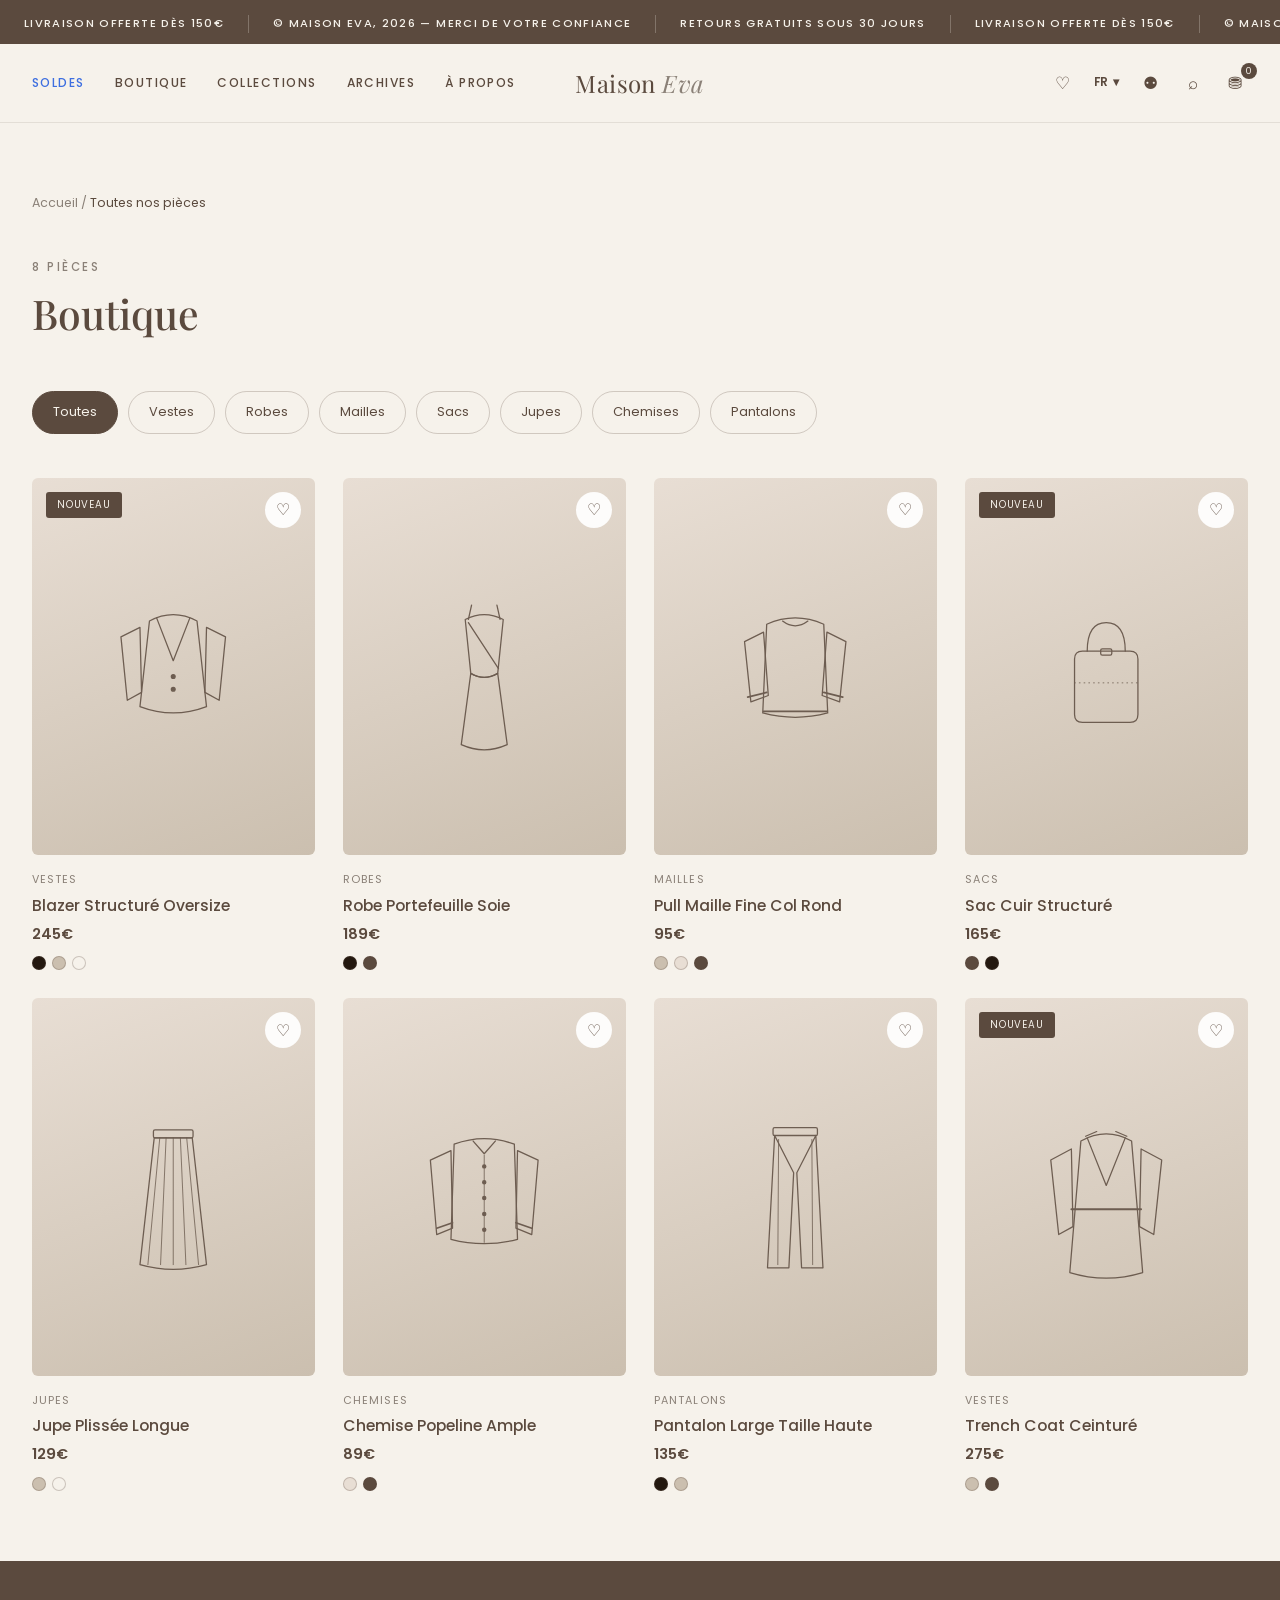
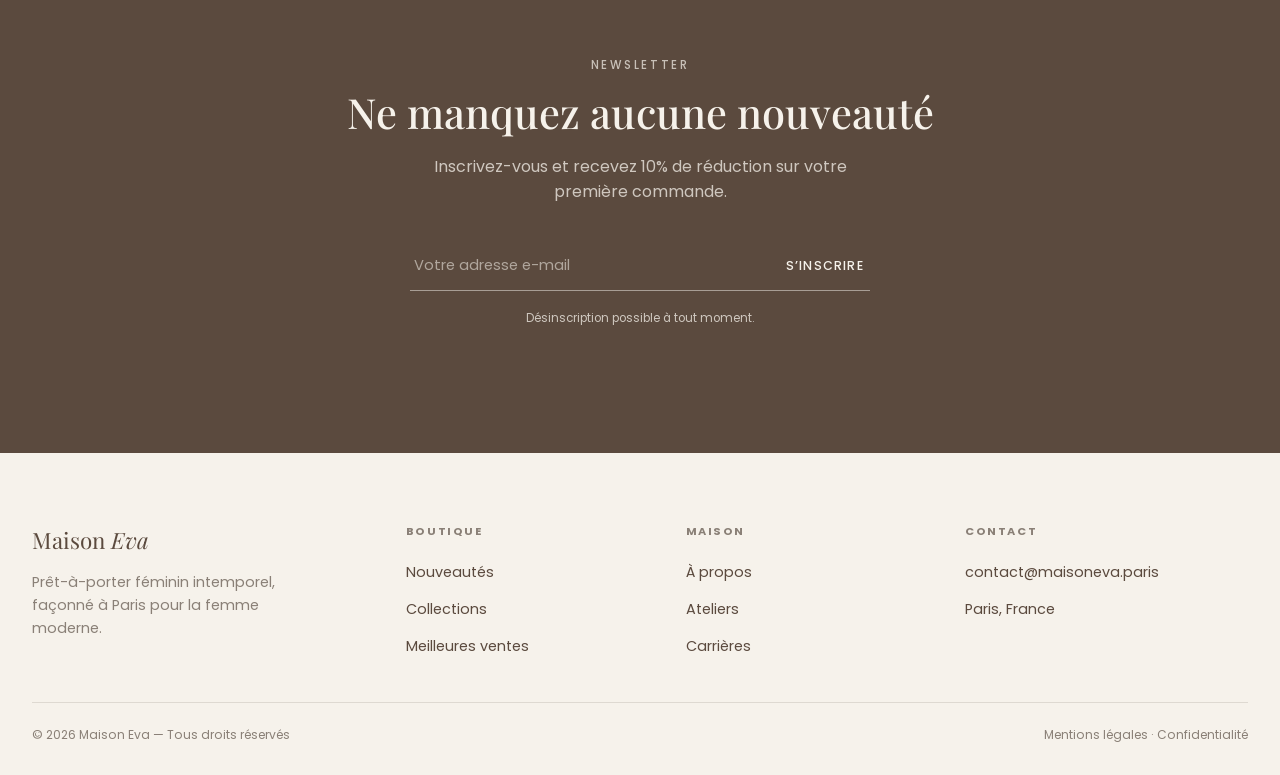
==== boutique.html @ b507d082 "Restore trend card, make every button lead to a real page - Re-added the "Tendance du moment" floati" ====
<!doctype html>
<html lang="fr">
<head>
  <meta charset="UTF-8">
  <meta name="viewport" content="width=device-width, initial-scale=1.0">
  <title>Boutique — Maison Eva</title>
  <meta name="description" content="Maison Eva : toutes nos pièces, par catégorie.">
  <link rel="preconnect" href="https://fonts.googleapis.com">
  <link rel="preconnect" href="https://fonts.gstatic.com" crossorigin>
  <link rel="preload" as="style" href="https://fonts.googleapis.com/css2?family=Playfair+Display:ital,wght@0,400;0,500;0,600;1,400;1,500&family=Poppins:wght@300;400;500;600&display=swap" onload="this.onload=null;this.rel='stylesheet'">
  <noscript><link href="https://fonts.googleapis.com/css2?family=Playfair+Display:ital,wght@0,400;0,500;0,600;1,400;1,500&family=Poppins:wght@300;400;500;600&display=swap" rel="stylesheet"></noscript>
  <link rel="stylesheet" href="assets/css/style.css">
  <link rel="icon" href="data:image/svg+xml,<svg xmlns=%22http://www.w3.org/2000/svg%22 viewBox=%220 0 100 100%22><rect width=%22100%22 height=%22100%22 fill=%22%23F6F2EB%22/><text x=%2250%22 y=%2270%22 font-size=%2260%22 fill=%22%235B4A3E%22 text-anchor=%22middle%22 font-family=%22Georgia%22 font-style=%22italic%22>E</text></svg>">
  <script src="assets/js/products.js" defer></script>
</head>
<body>

  <div class="marquee">
    <div class="marquee-track">
      <span>Livraison Offerte Dès 150€</span>
      <span>© Maison Eva, 2026 — Merci de votre confiance</span>
      <span>Retours Gratuits Sous 30 Jours</span>
      <span>Livraison Offerte Dès 150€</span>
      <span>© Maison Eva, 2026 — Merci de votre confiance</span>
      <span>Retours Gratuits Sous 30 Jours</span>
    </div>
  </div>

  <header class="site-header">
    <div class="container header-inner">
      <nav class="main-nav">
        <a href="boutique.html" class="nav-highlight">Soldes</a>

        <div class="nav-item">
          <a href="boutique.html" class="nav-trigger">Boutique</a>
          <div class="mega-panel">
            <div class="mega-grid">
              <div class="mega-col">
                <h4>À la une</h4>
                <ul>
                  <li><a href="boutique.html" class="strong">Meilleures ventes</a></li>
                  <li><a href="boutique.html" class="strong">Nouveautés</a></li>
                  <li><a href="boutique.html?cat=Retour%20en%20stock">Retour en stock</a></li>
                  <li><a href="boutique.html">Femme</a></li>
                </ul>
              </div>
              <div class="mega-col">
                <h4>Femme</h4>
                <ul>
                  <li><a href="#">Meilleures ventes</a></li>
                  <li><a href="#">Nouveautés <span class="mega-tag">NEW</span></a></li>
                  <li><a href="#">Tout voir</a></li>
                  <li><a href="#">Mailles <span class="mega-tag">NEW</span></a></li>
                  <li><a href="#">Hauts <span class="mega-tag">NEW</span></a></li>
                  <li><a href="#">Jupes et robes <span class="mega-tag">NEW</span></a></li>
                  <li><a href="#">Pantalons</a></li>
                  <li><a href="#">Sweats</a></li>
                  <li><a href="#">Chemises</a></li>
                  <li><a href="#">Vestes</a></li>
                  <li><a href="#">Accessoires <span class="mega-tag">NEW</span></a></li>
                </ul>
              </div>
              <div class="mega-col">
                <h4>Homme</h4>
                <ul>
                  <li><a href="#">Meilleures ventes</a></li>
                  <li><a href="#">Nouveautés <span class="mega-tag">NEW</span></a></li>
                  <li><a href="#">Tout voir</a></li>
                  <li><a href="#">Mailles <span class="mega-tag">NEW</span></a></li>
                  <li><a href="#">T-shirts <span class="mega-tag">NEW</span></a></li>
                  <li><a href="#">Pantalons <span class="mega-tag">NEW</span></a></li>
                  <li><a href="#">Sweats <span class="mega-tag">NEW</span></a></li>
                  <li><a href="#">Chemises</a></li>
                  <li><a href="#">Shorts <span class="mega-tag">NEW</span></a></li>
                  <li><a href="#">Polos</a></li>
                  <li><a href="#">Vestes</a></li>
                </ul>
              </div>
              <div class="mega-col">
                <h4>Accessoires</h4>
                <ul>
                  <li><a href="#">Tout voir</a></li>
                  <li><a href="#">Casquettes</a></li>
                  <li><a href="#">Bijoux <span class="mega-tag">NEW</span></a></li>
                  <li><a href="#">Sacs</a></li>
                  <li><a href="#">Chaussures <span class="mega-tag">NEW</span></a></li>
                  <li><a href="#">Ceintures</a></li>
                </ul>
              </div>
            </div>
          </div>
        </div>

        <a href="boutique.html">Collections</a>
        <a href="boutique.html">Archives</a>
        <a href="index.html#about">À Propos</a>
      </nav>

      <a href="index.html#top" class="logo">Maison <em>Eva</em></a>

      <div class="header-actions">
        <button class="icon-btn" aria-label="Favoris">♡</button>
        <div class="lang-switch">FR <span>▾</span></div>
        <button class="icon-btn" aria-label="Compte">⚉</button>
        <button class="icon-btn" aria-label="Recherche">⌕</button>
        <button class="icon-btn" aria-label="Panier">⛃<span class="cart-count">0</span></button>
        <button class="menu-toggle" aria-label="Menu">☰</button>
      </div>
    </div>
  </header>

  <section class="section-tight">
    <div class="container">
      <nav class="breadcrumb"><a href="index.html#top">Accueil</a> / <span id="boutiqueTitle">Boutique</span></nav>

      <div class="section-head">
        <div>
          <span class="eyebrow" id="boutiqueCount">&nbsp;</span>
          <h1 style="font-family:var(--font-display);font-weight:500;font-size:clamp(1.9rem,3.2vw,2.6rem);">Boutique</h1>
        </div>
      </div>

      <div class="filter-pills">
        <a href="boutique.html" class="filter-pill" data-cat="all">Toutes</a>
        <a href="boutique.html?cat=Vestes" class="filter-pill" data-cat="Vestes">Vestes</a>
        <a href="boutique.html?cat=Robes" class="filter-pill" data-cat="Robes">Robes</a>
        <a href="boutique.html?cat=Mailles" class="filter-pill" data-cat="Mailles">Mailles</a>
        <a href="boutique.html?cat=Sacs" class="filter-pill" data-cat="Sacs">Sacs</a>
        <a href="boutique.html?cat=Jupes" class="filter-pill" data-cat="Jupes">Jupes</a>
        <a href="boutique.html?cat=Chemises" class="filter-pill" data-cat="Chemises">Chemises</a>
        <a href="boutique.html?cat=Pantalons" class="filter-pill" data-cat="Pantalons">Pantalons</a>
      </div>

      <div class="product-grid" id="boutiqueGrid" style="margin-top:44px;"></div>

      <div class="boutique-empty" id="boutiqueEmpty" style="display:none;">
        <p>Aucune pièce disponible pour l&rsquo;instant dans « <span class="empty-cat"></span> ».</p>
        <p>De nouvelles pièces arrivent régulièrement — revenez bientôt, ou explorez le reste de la boutique.</p>
        <a href="boutique.html" class="btn btn-fill">Voir toutes nos pièces</a>
      </div>
    </div>
  </section>

  <section class="newsletter" id="contact">
    <div class="container">
      <div>
        <span class="eyebrow" style="color:rgba(246,242,235,.7);">Newsletter</span>
        <h2>Ne manquez aucune nouveauté</h2>
        <p>Inscrivez-vous et recevez 10% de réduction sur votre première commande.</p>
        <form class="newsletter-form">
          <input type="email" placeholder="Votre adresse e-mail" required>
          <button type="submit">S&rsquo;inscrire</button>
        </form>
        <p class="newsletter-fine">Désinscription possible à tout moment.</p>
      </div>
    </div>
  </section>

  <footer class="site-footer">
    <div class="container">
      <div class="footer-grid">
        <div>
          <div class="footer-logo">Maison <em>Eva</em></div>
          <p style="font-size:.9rem;color:var(--shadow);max-width:260px;">Prêt-à-porter féminin intemporel, façonné à Paris pour la femme moderne.</p>
        </div>
        <div>
          <h5>Boutique</h5>
          <ul>
            <li><a href="boutique.html">Nouveautés</a></li>
            <li><a href="boutique.html">Collections</a></li>
            <li><a href="boutique.html">Meilleures ventes</a></li>
          </ul>
        </div>
        <div>
          <h5>Maison</h5>
          <ul>
            <li><a href="index.html#about">À propos</a></li>
            <li><a href="index.html#about">Ateliers</a></li>
            <li><a href="index.html#about">Carrières</a></li>
          </ul>
        </div>
        <div>
          <h5>Contact</h5>
          <ul>
            <li><a href="mailto:contact@maisoneva.paris">contact@maisoneva.paris</a></li>
            <li><a href="#">Paris, France</a></li>
          </ul>
        </div>
      </div>
      <div class="footer-bottom">
        <span>© 2026 Maison Eva — Tous droits réservés</span>
        <span>Mentions légales · Confidentialité</span>
      </div>
    </div>
  </footer>

  <script src="assets/js/main.js" defer></script>
  <script src="assets/js/boutique.js" defer></script>
</body>
</html>
---- assets/css/style.css ----
/* =========================================================
   MAISON EVA — quiet luxury / mode femme
   Tons neutres chauds, serif élégant, espace généreux, fluidité
   ========================================================= */

:root{
  --espresso: #5B4A3E;
  --espresso-dk: #443729;
  --shadow:   #8A8077;
  --oat:      #CBBFAF;
  --ivory:    #E8DED4;
  --veil:     #F6F2EB;
  --white:    #FFFFFF;
  --ink:      #23180F;

  --font-display: 'Playfair Display', Georgia, serif;
  --font-body:    'Poppins', 'Segoe UI', sans-serif;

  --radius: 6px;
  --radius-lg: 10px;
  --shadow-soft: 0 18px 44px -20px rgba(91,74,62,.35);
  --ease: cubic-bezier(.4,0,.2,1);
}

*, *::before, *::after{ box-sizing: border-box; }

html{ scroll-behavior: smooth; }

body{
  margin: 0;
  background: var(--veil);
  color: var(--espresso);
  font-family: var(--font-body);
  font-weight: 400;
  line-height: 1.6;
  -webkit-font-smoothing: antialiased;
}

img{ max-width: 100%; display: block; }
a{ color: inherit; text-decoration: none; }
button{ font-family: inherit; }

h1, h2, h3, h4{
  font-family: var(--font-display);
  font-weight: 500;
  line-height: 1.15;
  margin: 0;
  color: var(--espresso);
}
h1 em, h2 em{ font-style: italic; font-weight: 500; }

p{ margin: 0; }

.container{
  width: 100%;
  max-width: 1280px;
  margin: 0 auto;
  padding: 0 32px;
}

.eyebrow{
  display: inline-block;
  font-family: var(--font-body);
  font-weight: 500;
  font-size: .72rem;
  letter-spacing: .22em;
  text-transform: uppercase;
  color: var(--shadow);
  margin-bottom: 14px;
}
.eyebrow.on-dark{ color: rgba(246,242,235,.85); }

/* ---------- Buttons ---------- */
.btn{
  display: inline-flex;
  align-items: center;
  gap: 10px;
  padding: 16px 34px;
  font-family: var(--font-body);
  font-weight: 500;
  font-size: .8rem;
  letter-spacing: .1em;
  text-transform: uppercase;
  border: 1.5px solid var(--espresso);
  cursor: pointer;
  transition: background .3s var(--ease), color .3s var(--ease), border-color .3s var(--ease), transform .25s var(--ease);
  white-space: nowrap;
}
.btn:hover{ transform: translateY(-2px); }

.btn-fill{ background: var(--espresso); color: var(--veil); }
.btn-fill:hover{ background: var(--espresso-dk); }

.btn-line{ background: transparent; color: var(--espresso); }
.btn-line:hover{ background: var(--espresso); color: var(--veil); }

.btn-light{ background: var(--veil); color: var(--espresso); border-color: var(--veil); }
.btn-light:hover{ background: var(--white); }

.btn-on-dark{ border-color: var(--veil); color: var(--veil); }
.btn-on-dark:hover{ background: var(--veil); color: var(--espresso); }

.link-arrow{
  font-size: .8rem;
  font-weight: 500;
  letter-spacing: .06em;
  text-transform: uppercase;
  color: var(--espresso);
  display: inline-flex;
  align-items: center;
  gap: 8px;
  border-bottom: 1px solid transparent;
  padding-bottom: 3px;
  transition: border-color .25s ease, gap .25s ease;
  background: none;
  border-top: none; border-left: none; border-right: none;
  cursor: pointer;
}
.link-arrow:hover{ border-color: var(--espresso); gap: 12px; }

/* ---------- Placeholder photo tile ----------
   Deliberately presented AS a placeholder (icon + label), not a fake
   photo — swap the .ph divs for real <img> tags once real product
   photography is available. */
.ph{
  position: relative;
  overflow: hidden;
  background: linear-gradient(160deg, var(--ivory), var(--oat));
  display: flex;
  flex-direction: column;
  align-items: center;
  justify-content: center;
  gap: 10px;
  text-align: center;
}
/* Garment sketches: line-art SVGs standing in for real product photos
   (see assets/js/products.js) — an honest illustration, not a fake
   photo, sized generously since it's the main visual now. */
.ph svg{
  width: 56%;
  height: auto;
  max-height: 82%;
  opacity: .85;
  flex-shrink: 0;
}
.ph.ph-hero svg, .ph.ph-large svg{ width: 40%; }
.ph-label{
  font-size: .62rem;
  letter-spacing: .1em;
  text-transform: uppercase;
  color: var(--shadow);
  opacity: .85;
  padding: 0 10px;
}

/* ---------- Marquee ---------- */
.marquee{
  background: var(--espresso);
  color: var(--veil);
  overflow: hidden;
  white-space: nowrap;
  padding: 9px 0;
}
.marquee-track{
  display: inline-flex;
  animation: scroll-left 26s linear infinite;
}
.marquee-track span{
  font-size: .7rem;
  font-weight: 500;
  letter-spacing: .12em;
  text-transform: uppercase;
  padding: 0 24px;
  border-right: 1px solid rgba(246,242,235,.25);
}
@keyframes scroll-left{
  from{ transform: translateX(0); }
  to{ transform: translateX(-50%); }
}

/* ---------- Header ---------- */
.site-header{
  position: sticky;
  top: 0;
  z-index: 100;
  /* Solid background, not translucent + backdrop-filter: a filter/
     backdrop-filter on this element would become the containing block
     for the mobile nav's position:fixed panel below, collapsing it to
     the header's own height instead of the full viewport. The frosted
     look lives on .mega-panel instead, which has no such descendant. */
  background: var(--veil);
  border-bottom: 1px solid rgba(91,74,62,.12);
}
.header-inner{
  display: grid;
  grid-template-columns: 1fr auto 1fr;
  align-items: center;
  gap: 20px;
  padding: 20px 32px;
}
.logo{
  font-family: var(--font-display);
  font-size: 1.5rem;
  letter-spacing: .02em;
  justify-self: center;
}
.logo em{ font-style: italic; color: var(--shadow); }

.main-nav{
  display: flex;
  align-items: center;
  gap: 30px;
}
.main-nav > a, .nav-trigger{
  font-size: .76rem;
  font-weight: 500;
  letter-spacing: .12em;
  text-transform: uppercase;
  color: var(--espresso);
  position: relative;
  padding: 4px 0;
  background: none;
  border: none;
  cursor: pointer;
  font-family: var(--font-body);
}
.main-nav > a::after, .nav-trigger::after{
  content: "";
  position: absolute;
  left: 0; right: 100%; bottom: 0;
  height: 1px;
  background: var(--espresso);
  transition: right .3s var(--ease);
}
.main-nav > a:hover::after, .nav-item:hover .nav-trigger::after{ right: 0; }
.main-nav .nav-highlight{ color: #3E6FE0; }
.main-nav .nav-highlight::after{ background: #3E6FE0; }

/* No position:relative here on purpose: .mega-panel needs its
   containing block to be .site-header (full width), not this narrow
   flex item — .site-header's position:sticky already provides that. */
.nav-item{ display: flex; align-items: center; }

/* ---------- Mega-menu ---------- */
.mega-panel{
  position: absolute;
  top: 100%;
  left: 0; right: 0;
  background: rgba(246,242,235,.88);
  backdrop-filter: blur(16px);
  -webkit-backdrop-filter: blur(16px);
  border-top: 1px solid rgba(91,74,62,.12);
  border-bottom: 1px solid rgba(91,74,62,.12);
  box-shadow: 0 30px 60px -24px rgba(35,27,21,.3);
  padding: 44px 0;
  opacity: 0;
  visibility: hidden;
  transform: translateY(-8px);
  transition: opacity .25s ease, transform .25s ease, visibility .25s;
  z-index: 60;
}
.nav-item:hover .mega-panel,
.nav-item:focus-within .mega-panel{
  opacity: 1;
  visibility: visible;
  transform: translateY(0);
}
.mega-grid{
  display: grid;
  grid-template-columns: .8fr 1fr 1fr 1fr;
  gap: 40px;
  max-width: 1280px;
  margin: 0 auto;
  padding: 0 32px;
}
.mega-col h4{
  font-family: var(--font-body);
  font-size: .68rem;
  letter-spacing: .12em;
  text-transform: uppercase;
  color: var(--espresso);
  margin-bottom: 16px;
  font-weight: 600;
}
.mega-col ul{ list-style: none; margin: 0; padding: 0; display: flex; flex-direction: column; gap: 10px; }
.mega-col a{
  font-size: .86rem;
  color: var(--shadow);
  display: inline-flex;
  align-items: center;
  gap: 8px;
  transition: color .2s ease;
}
.mega-col a:hover{ color: var(--espresso); }
.mega-col a.strong{ color: var(--espresso); font-weight: 600; }
.mega-tag{
  font-size: .54rem;
  letter-spacing: .04em;
  background: var(--espresso);
  color: var(--veil);
  padding: 1px 6px;
  border-radius: 3px;
  font-weight: 600;
}

.header-actions{
  display: flex;
  align-items: center;
  gap: 18px;
  justify-self: end;
}
.icon-btn{
  background: none;
  border: none;
  font-size: 1.05rem;
  cursor: pointer;
  color: var(--espresso);
  position: relative;
}
.lang-switch{
  display: flex;
  align-items: center;
  gap: 4px;
  font-size: .74rem;
  font-weight: 600;
  letter-spacing: .04em;
  cursor: pointer;
  color: var(--espresso);
}
.cart-count{
  position: absolute;
  top: -6px; right: -9px;
  width: 16px; height: 16px;
  border-radius: 50%;
  background: var(--espresso);
  color: var(--veil);
  font-size: .58rem;
  font-family: var(--font-body);
  display: flex; align-items: center; justify-content: center;
}

.menu-toggle{
  display: none;
  background: none;
  border: none;
  font-size: 1.3rem;
  color: var(--espresso);
  cursor: pointer;
}

/* ---------- Hero carousel ---------- */
.hero-carousel{
  position: relative;
  height: 86vh;
  min-height: 560px;
  max-height: 880px;
  overflow: hidden;
}
.hero-slide{
  position: absolute;
  inset: 0;
  display: flex;
  align-items: flex-end;
  opacity: 0;
  visibility: hidden;
  transition: opacity .9s var(--ease), visibility .9s;
}
.hero-slide.active{ opacity: 1; visibility: visible; z-index: 1; }
.hero-slide .ph{ position: absolute; inset: 0; border-radius: 0; }
.hero-slide::after{
  content: "";
  position: absolute; inset: 0;
  background: linear-gradient(0deg, rgba(35,27,21,.75) 0%, rgba(35,27,21,.2) 46%, rgba(35,27,21,.05) 70%);
  z-index: 1;
}
.hero-slide-inner{
  position: relative;
  z-index: 2;
  padding-bottom: 90px;
  max-width: 640px;
}
.hero-big{
  font-family: var(--font-display);
  font-size: clamp(2.6rem, 6.6vw, 5.2rem);
  color: var(--veil);
  line-height: 1;
  margin: 14px 0 20px;
}
.hero-slide p{
  color: rgba(246,242,235,.85);
  font-size: 1rem;
  max-width: 480px;
  margin-bottom: 28px;
  line-height: 1.7;
}
.hero-dots{
  position: absolute;
  bottom: 30px; right: 32px;
  z-index: 3;
  display: flex;
  gap: 10px;
}
.hero-dot{
  width: 8px; height: 8px;
  border-radius: 50%;
  background: rgba(246,242,235,.4);
  border: none;
  cursor: pointer;
  padding: 0;
  transition: background .3s ease, transform .3s ease;
}
.hero-dot.active{ background: var(--veil); transform: scale(1.35); }

.trend-card{
  position: absolute;
  top: 110px; right: 32px;
  z-index: 3;
  background: var(--white);
  padding: 14px 18px;
  border-radius: var(--radius);
  box-shadow: var(--shadow-soft);
  display: flex;
  align-items: center;
  gap: 14px;
  width: 240px;
  transition: transform .25s var(--ease);
}
.trend-card:hover{ transform: translateY(-3px); }
.trend-card .tc-photo{
  width: 52px; height: 52px;
  border-radius: 4px;
  flex-shrink: 0;
}
.trend-card .tc-photo svg{ width: 70%; }
.trend-card .tc-label{
  font-size: .62rem;
  letter-spacing: .1em;
  text-transform: uppercase;
  color: var(--shadow);
  display: block;
  margin-bottom: 3px;
}
.trend-card .tc-name{
  font-family: var(--font-display);
  font-size: .92rem;
  color: var(--espresso);
  display: block;
  margin-bottom: 2px;
}
.trend-card .tc-price{
  font-size: .82rem;
  font-weight: 600;
  color: var(--espresso);
}

/* ---------- Section shell ---------- */
.section{ padding: 100px 0; }
.section-tight{ padding: 70px 0; }
.section-alt{ background: var(--ivory); }

.section-head{
  display: flex;
  align-items: flex-end;
  justify-content: space-between;
  gap: 20px;
  flex-wrap: wrap;
  margin-bottom: 54px;
}
.section-head h2{ font-size: clamp(1.9rem, 3.2vw, 2.6rem); }
.section-head.center{
  flex-direction: column;
  align-items: center;
  text-align: center;
  max-width: 620px;
  margin-left: auto;
  margin-right: auto;
}
.section-head.center p{ color: var(--shadow); margin-top: 14px; }

/* ---------- Product grid ---------- */
.product-grid{
  display: grid;
  grid-template-columns: repeat(4, 1fr);
  grid-auto-flow: row dense;
  gap: 28px;
}
.product-card{ position: relative; display: block; }
.product-card.editorial-insert{
  grid-column: span 2;
  grid-row: span 2;
  position: relative;
  border-radius: var(--radius);
  overflow: hidden;
}
.product-card.editorial-insert .ph{ position: absolute; inset: 0; }
.editorial-insert-caption{
  position: absolute;
  left: 20px; bottom: 20px;
  z-index: 2;
  color: var(--espresso);
  font-family: var(--font-display);
  font-style: italic;
  font-size: 1.1rem;
  background: rgba(246,242,235,.82);
  padding: 8px 14px;
  border-radius: 4px;
}

.product-media{
  position: relative;
  aspect-ratio: 3 / 4;
  border-radius: var(--radius);
  overflow: hidden;
  margin-bottom: 16px;
}
.product-media .ph{ position: absolute; inset: 0; transition: opacity .35s ease; }
.product-media .ph-back{ opacity: 0; }
.product-card:hover .ph-back{ opacity: 1; }

.wishlist-btn{
  position: absolute;
  top: 14px; right: 14px;
  width: 36px; height: 36px;
  border-radius: 50%;
  background: rgba(255,255,255,.92);
  border: none;
  display: flex; align-items: center; justify-content: center;
  font-size: 1rem;
  color: var(--espresso);
  cursor: pointer;
  z-index: 3;
  transition: transform .25s var(--ease), background .25s ease;
}
.wishlist-btn:hover{ transform: scale(1.08); }
.wishlist-btn.active{ color: #b5523f; }

.product-badge{
  position: absolute;
  top: 14px; left: 14px;
  z-index: 3;
  background: var(--espresso);
  color: var(--veil);
  font-size: .62rem;
  letter-spacing: .08em;
  text-transform: uppercase;
  padding: 5px 11px;
  border-radius: 3px;
}

.product-info h3{
  font-family: var(--font-body);
  font-weight: 500;
  font-size: .98rem;
  margin-bottom: 6px;
}
.product-info .p-cat{
  font-size: .68rem;
  letter-spacing: .1em;
  text-transform: uppercase;
  color: var(--shadow);
  display: block;
  margin-bottom: 8px;
}
.product-info .p-price{
  font-size: .92rem;
  font-weight: 600;
}
.swatches{ display: flex; gap: 6px; margin-top: 10px; }
.swatch{
  width: 14px; height: 14px;
  border-radius: 50%;
  border: 1px solid rgba(91,74,62,.28);
}

/* ---------- Editorial band ---------- */
.editorial{
  padding: 120px 0;
  text-align: center;
}
.editorial .brand-mark{
  font-family: var(--font-display);
  font-size: clamp(2.6rem, 7vw, 5.4rem);
}
.editorial .brand-mark em{ font-style: italic; color: var(--shadow); }
.editorial .tagline{
  margin-top: 22px;
  font-size: .82rem;
  letter-spacing: .3em;
  text-transform: uppercase;
  color: var(--shadow);
}

/* ---------- Category strip ---------- */
.category-strip{
  display: grid;
  grid-template-columns: repeat(3, 1fr);
  gap: 24px;
}
.category-tile{
  position: relative;
  aspect-ratio: 3 / 3.6;
  border-radius: var(--radius-lg);
  overflow: hidden;
  display: flex;
  align-items: flex-end;
  padding: 22px;
}
.category-tile .ph{ position: absolute; inset: 0; border-radius: 0; }
.category-tile::after{
  content: "";
  position: absolute; inset: 0;
  background: linear-gradient(180deg, rgba(35,27,21,0) 45%, rgba(35,27,21,.6) 100%);
  z-index: 1;
}
.category-tile span.cat-name{
  position: relative;
  z-index: 2;
  color: var(--veil);
  font-family: var(--font-display);
  font-size: 1.3rem;
  font-style: italic;
}

/* ---------- Newsletter ---------- */
.newsletter{
  background: var(--espresso);
  color: var(--veil);
  padding: 90px 0;
  text-align: center;
}
.newsletter h2{ color: var(--veil); font-size: clamp(1.9rem, 3.6vw, 2.6rem); }
.newsletter p{
  color: rgba(246,242,235,.75);
  max-width: 460px;
  margin: 18px auto 36px;
}
.newsletter-form{
  display: flex;
  gap: 0;
  max-width: 460px;
  margin: 0 auto;
  border-bottom: 1.5px solid rgba(246,242,235,.5);
}
.newsletter-form input{
  flex: 1;
  padding: 14px 4px;
  border: none;
  background: transparent;
  color: var(--veil);
  font-family: var(--font-body);
  font-size: .92rem;
}
.newsletter-form input::placeholder{ color: rgba(246,242,235,.55); }
.newsletter-form input:focus{ outline: none; }
.newsletter-form button{
  background: none;
  border: none;
  color: var(--veil);
  font-size: .78rem;
  letter-spacing: .1em;
  text-transform: uppercase;
  font-weight: 500;
  cursor: pointer;
  padding: 14px 6px;
  white-space: nowrap;
}
.newsletter-fine{
  margin-top: 18px;
  font-size: .72rem;
  color: rgba(246,242,235,.5);
}

/* ---------- Footer ---------- */
.site-footer{ padding: 70px 0 30px; }
.footer-grid{
  display: grid;
  grid-template-columns: 1.4fr 1fr 1fr 1.2fr;
  gap: 44px;
  padding-bottom: 44px;
  border-bottom: 1px solid rgba(91,74,62,.15);
}
.footer-grid h5{
  font-size: .7rem;
  letter-spacing: .14em;
  text-transform: uppercase;
  color: var(--shadow);
  margin: 0 0 18px;
}
.footer-grid ul{ list-style: none; margin: 0; padding: 0; display: flex; flex-direction: column; gap: 11px; }
.footer-grid a{ font-size: .9rem; color: var(--espresso); }
.footer-grid a:hover{ color: var(--shadow); }
.footer-logo{ font-family: var(--font-display); font-size: 1.4rem; margin-bottom: 12px; }
.footer-bottom{
  padding-top: 22px;
  display: flex;
  justify-content: space-between;
  font-size: .76rem;
  color: var(--shadow);
  flex-wrap: wrap;
  gap: 10px;
}

/* ---------- Reveal ---------- */
.reveal{ opacity: 0; transform: translateY(22px); transition: opacity .7s var(--ease), transform .7s var(--ease); }
.reveal.in{ opacity: 1; transform: translateY(0); }

/* ---------- Responsive ---------- */
@media (max-width: 980px){
  .mega-grid{ grid-template-columns: 1fr 1fr; }
  .product-grid{ grid-template-columns: repeat(2, 1fr); }
  .product-card.editorial-insert{ grid-column: span 2; grid-row: span 1; aspect-ratio: 16/9; }
  .category-strip{ grid-template-columns: repeat(2, 1fr); }
  .footer-grid{ grid-template-columns: 1fr 1fr; }
}

@media (max-width: 720px){
  .header-inner{ grid-template-columns: auto 1fr auto; padding: 16px 20px; }
  .logo{ font-size: 1.25rem; }
  .header-actions{ gap: 12px; }
  .header-actions .icon-btn:not(.menu-toggle), .lang-switch{ display: none; }

  .main-nav{
    position: fixed;
    inset: 0;
    top: 0;
    background: var(--veil);
    flex-direction: column;
    align-items: stretch;
    justify-content: flex-start;
    gap: 4px;
    padding: 90px 28px 28px;
    display: none;
    z-index: 90;
    overflow-y: auto;
  }
  .main-nav.open{ display: flex; }
  .main-nav > a{ font-size: 1.1rem; padding: 14px 0; text-align: center; }
  .nav-item{ display: block; }
  .nav-trigger{
    display: block;
    width: 100%;
    font-size: 1.1rem;
    padding: 14px 0;
    text-align: center;
    text-transform: none;
    letter-spacing: normal;
  }
  .nav-trigger::after{ display: none; }
  .menu-toggle{ display: block; position: relative; z-index: 91; }

  /* No hover on touch, and no room for 4 columns on a small screen —
     "Boutique" is a plain link to boutique.html on mobile, same as
     every other top-level nav item; the mega-panel breakdown is a
     desktop-hover affordance only. */
  .mega-panel{ display: none !important; }

  .hero-carousel{ height: 72vh; min-height: 460px; }
  .trend-card{ top: auto; bottom: 66px; right: 16px; width: 200px; padding: 10px 14px; }
  .product-grid{ grid-template-columns: 1fr 1fr; gap: 18px; }
  .product-card.editorial-insert{ grid-column: span 2; aspect-ratio: 4/3; }
  .category-strip{ grid-template-columns: 1fr; }
  .newsletter-form{ flex-direction: column; border: none; gap: 12px; }
  .newsletter-form input{ border: 1.5px solid rgba(246,242,235,.5); padding: 14px 16px; }
  .newsletter-form button{ border: 1.5px solid var(--veil); padding: 14px; }
  .footer-grid{ grid-template-columns: 1fr; }
}

@media (max-width: 520px){
  .product-grid{ grid-template-columns: 1fr 1fr; }
}

/* ---------- Product detail page ---------- */
.breadcrumb{
  font-size: .78rem;
  color: var(--shadow);
  margin-bottom: 40px;
}
.breadcrumb a:hover{ color: var(--espresso); }
.breadcrumb span{ color: var(--espresso); }

.product-detail{
  display: grid;
  grid-template-columns: 1fr 1fr;
  gap: 64px;
  align-items: start;
}
.pd-media{
  position: relative;
  aspect-ratio: 3 / 4;
  border-radius: var(--radius);
  overflow: hidden;
}
.pd-media .ph{ position: absolute; inset: 0; }
.pd-media .ph svg{ width: 44%; }
.pd-thumbs{
  display: flex;
  gap: 10px;
  margin-top: 16px;
}
.pd-thumb{
  flex: 1;
  padding: 12px;
  border: 1.5px solid rgba(91,74,62,.25);
  background: var(--white);
  font-size: .76rem;
  letter-spacing: .08em;
  text-transform: uppercase;
  cursor: pointer;
  color: var(--shadow);
  transition: border-color .2s ease, color .2s ease;
}
.pd-thumb.active{ border-color: var(--espresso); color: var(--espresso); }

.pd-info h1{ font-size: clamp(1.8rem, 3vw, 2.4rem); margin: 8px 0 14px; }
.pd-price{
  display: block;
  font-size: 1.3rem;
  font-weight: 600;
  margin-bottom: 22px;
}
.pd-desc{
  color: var(--shadow);
  line-height: 1.8;
  margin-bottom: 30px;
}
.pd-block{ margin-bottom: 26px; }
.pd-label{
  display: block;
  font-size: .68rem;
  letter-spacing: .1em;
  text-transform: uppercase;
  color: var(--shadow);
  margin-bottom: 10px;
}
.pd-swatches .swatch{ width: 20px; height: 20px; cursor: pointer; transition: transform .2s ease; }
.pd-swatches .swatch.active{ outline: 1.5px solid var(--espresso); outline-offset: 2px; }
.pd-swatches .swatch:hover{ transform: scale(1.1); }

.size-pills{ display: flex; gap: 8px; flex-wrap: wrap; }
.size-pill{
  width: 44px; height: 44px;
  border: 1.5px solid rgba(91,74,62,.25);
  background: var(--white);
  font-size: .82rem;
  cursor: pointer;
  color: var(--espresso);
  transition: border-color .2s ease, background .2s ease, color .2s ease;
}
.size-pill:hover{ border-color: var(--espresso); }
.size-pill.active{ background: var(--espresso); color: var(--veil); border-color: var(--espresso); }

.pd-qty-row{
  display: flex;
  gap: 14px;
  margin-bottom: 36px;
  flex-wrap: wrap;
}
.qty-stepper{
  display: flex;
  align-items: center;
  border: 1.5px solid rgba(91,74,62,.25);
}
.qty-stepper button{
  width: 42px; height: 52px;
  background: none;
  border: none;
  font-size: 1.1rem;
  cursor: pointer;
  color: var(--espresso);
}
.qty-stepper span{
  width: 36px;
  text-align: center;
  font-size: .92rem;
}
.pd-qty-row .btn{ flex: 1; justify-content: center; padding-top: 0; padding-bottom: 0; }

.pd-accordions{ border-top: 1px solid rgba(91,74,62,.15); }
.pd-accordion{ border-bottom: 1px solid rgba(91,74,62,.15); padding: 18px 0; }
.pd-accordion summary{
  cursor: pointer;
  font-size: .92rem;
  font-weight: 500;
  list-style: none;
  display: flex;
  justify-content: space-between;
  align-items: center;
}
.pd-accordion summary::-webkit-details-marker{ display: none; }
.pd-accordion summary::after{ content: "+"; font-size: 1.1rem; color: var(--shadow); }
.pd-accordion[open] summary::after{ content: "−"; }
.pd-accordion p{
  margin-top: 14px;
  color: var(--shadow);
  font-size: .88rem;
  line-height: 1.7;
}

.pd-not-found{ text-align: center; padding: 60px 0; }
.pd-not-found p{ color: var(--shadow); margin: 16px 0 28px; }

@media (max-width: 780px){
  .product-detail{ grid-template-columns: 1fr; gap: 36px; }
}

/* ---------- Boutique (filterable listing) ---------- */
.filter-pills{
  display: flex;
  flex-wrap: wrap;
  gap: 10px;
}
.filter-pill{
  padding: 10px 20px;
  border: 1.5px solid rgba(91,74,62,.25);
  border-radius: 999px;
  font-size: .8rem;
  color: var(--espresso);
  transition: background .2s ease, color .2s ease, border-color .2s ease;
}
.filter-pill:hover{ border-color: var(--espresso); }
.filter-pill.active{ background: var(--espresso); color: var(--veil); border-color: var(--espresso); }

.boutique-empty{
  text-align: center;
  padding: 70px 20px;
  color: var(--shadow);
}
.boutique-empty p{ margin-bottom: 10px; }
.boutique-empty .btn{ margin-top: 20px; }
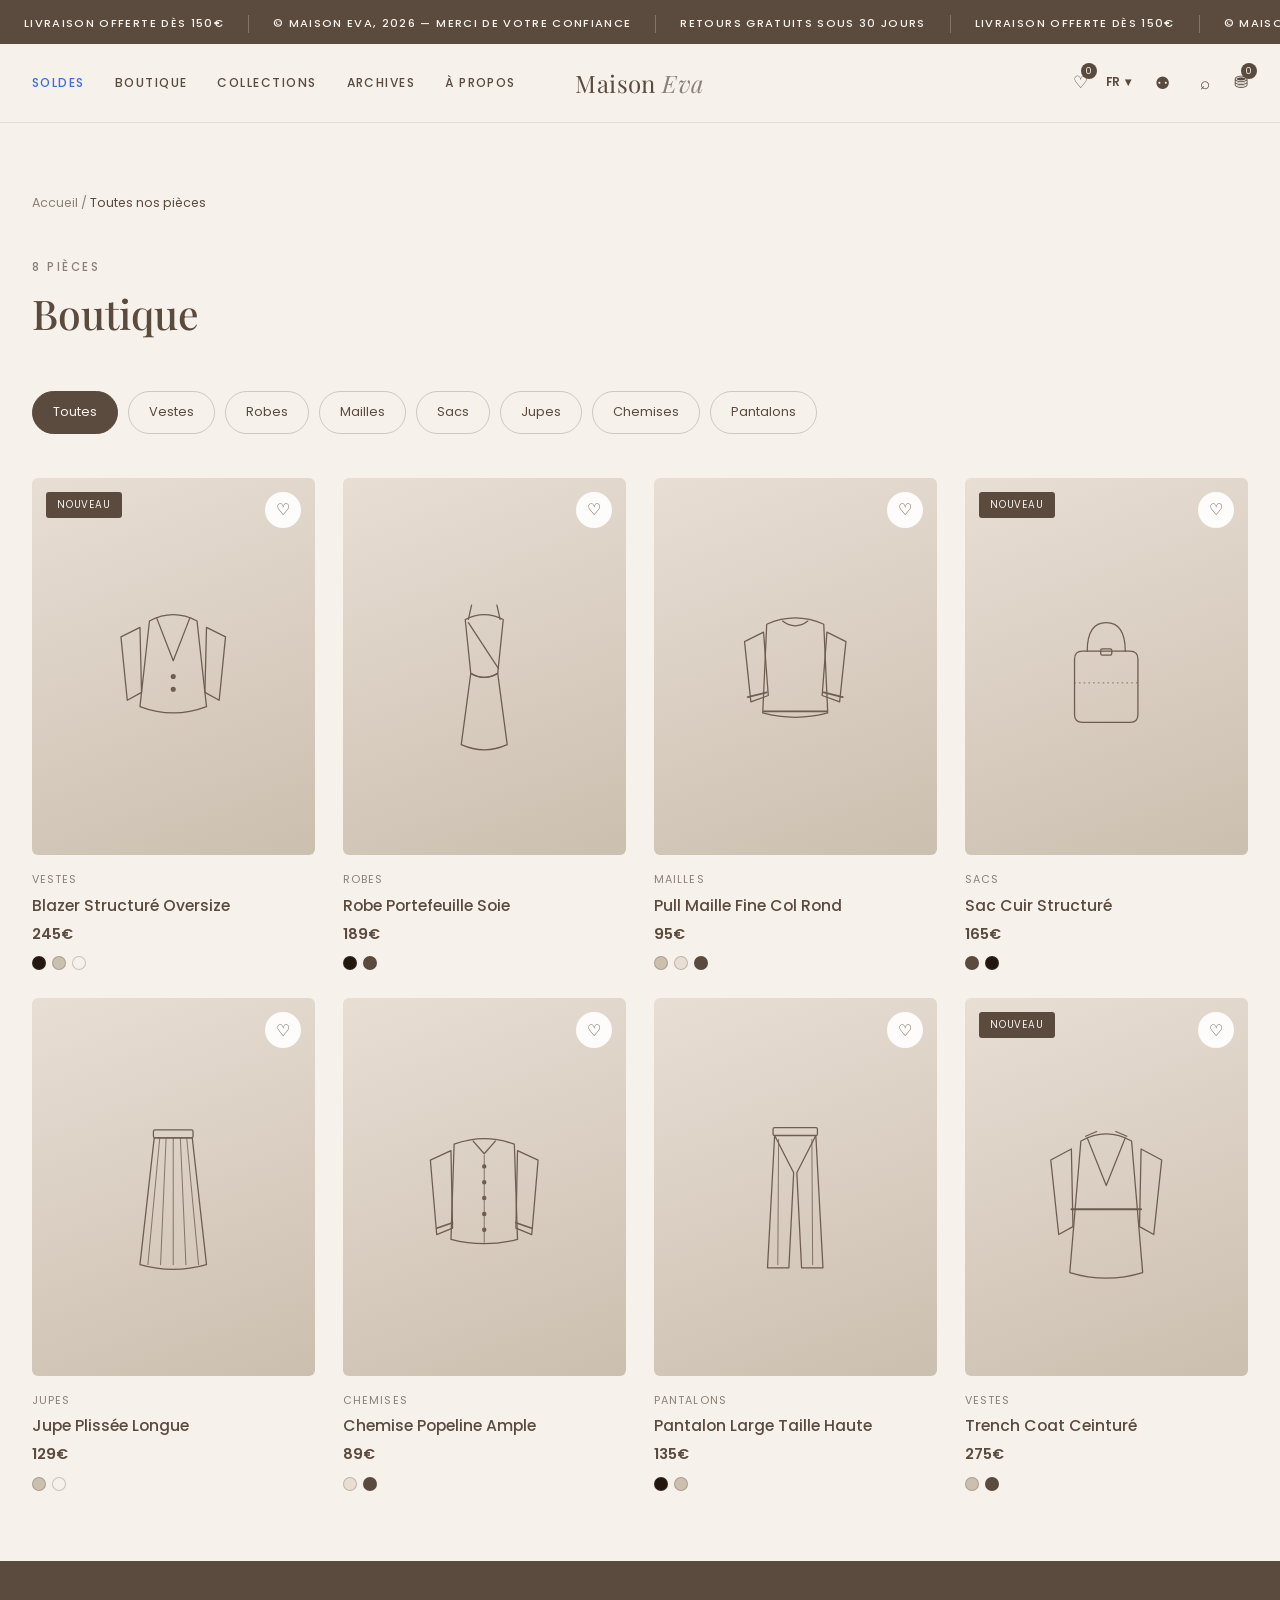
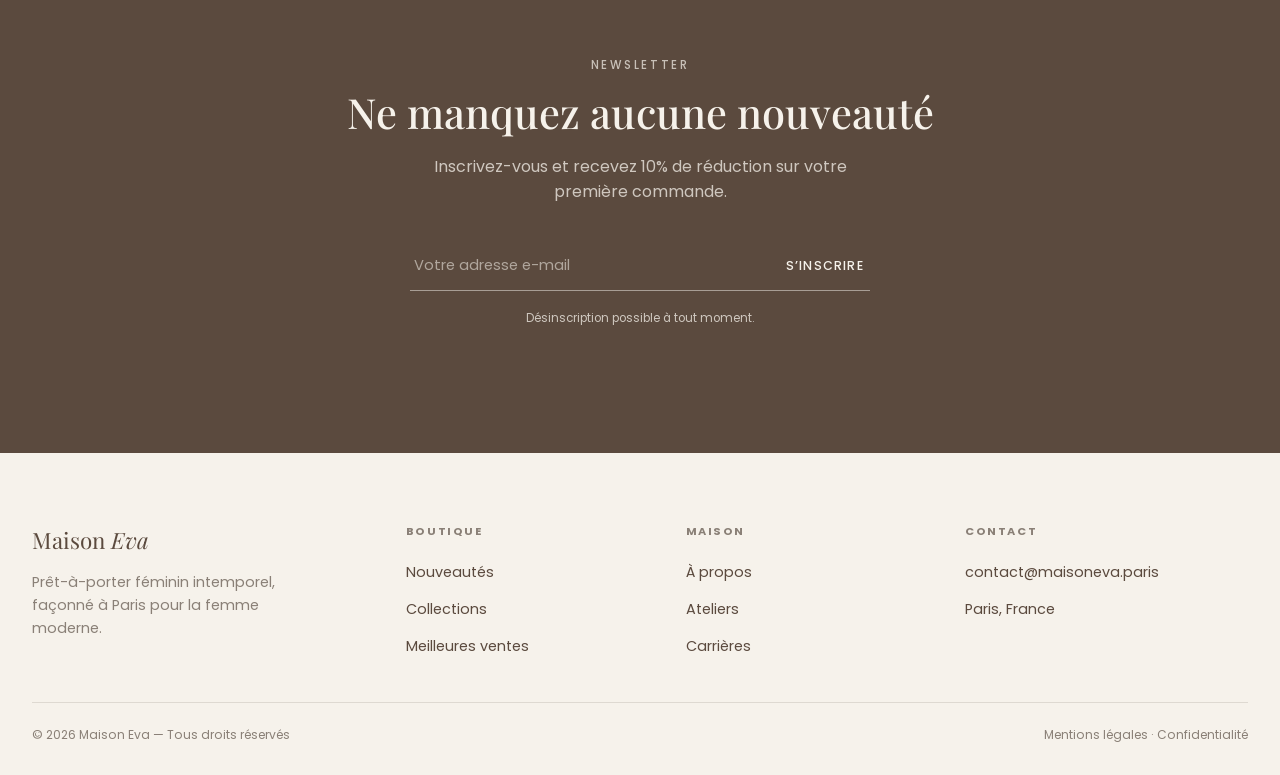
==== commit 0fae4a62: "Add working cart, checkout, wishlist page, and live search - New assets/js/store.js: CartStore + Wis" ====
--- a/boutique.html
+++ b/boutique.html
@@ -12,6 +12,7 @@
   <link rel="stylesheet" href="assets/css/style.css">
   <link rel="icon" href="data:image/svg+xml,<svg xmlns=%22http://www.w3.org/2000/svg%22 viewBox=%220 0 100 100%22><rect width=%22100%22 height=%22100%22 fill=%22%23F6F2EB%22/><text x=%2250%22 y=%2270%22 font-size=%2260%22 fill=%22%235B4A3E%22 text-anchor=%22middle%22 font-family=%22Georgia%22 font-style=%22italic%22>E</text></svg>">
   <script src="assets/js/products.js" defer></script>
+  <script src="assets/js/store.js" defer></script>
 </head>
 <body>
 
@@ -99,11 +100,11 @@
       <a href="index.html#top" class="logo">Maison <em>Eva</em></a>
 
       <div class="header-actions">
-        <button class="icon-btn" aria-label="Favoris">♡</button>
+        <a href="favoris.html" class="icon-btn" aria-label="Favoris">♡<span class="wishlist-count">0</span></a>
         <div class="lang-switch">FR <span>▾</span></div>
-        <button class="icon-btn" aria-label="Compte">⚉</button>
-        <button class="icon-btn" aria-label="Recherche">⌕</button>
-        <button class="icon-btn" aria-label="Panier">⛃<span class="cart-count">0</span></button>
+        <button class="icon-btn account-btn" aria-label="Compte">⚉</button>
+        <button class="icon-btn search-trigger" aria-label="Recherche">⌕</button>
+        <a href="panier.html" class="icon-btn" aria-label="Panier">⛃<span class="cart-count">0</span></a>
         <button class="menu-toggle" aria-label="Menu">☰</button>
       </div>
     </div>
--- a/assets/css/style.css
+++ b/assets/css/style.css
@@ -327,7 +327,7 @@
   cursor: pointer;
   color: var(--espresso);
 }
-.cart-count{
+.cart-count, .wishlist-count{
   position: absolute;
   top: -6px; right: -9px;
   width: 16px; height: 16px;
@@ -717,7 +717,7 @@
   .header-inner{ grid-template-columns: auto 1fr auto; padding: 16px 20px; }
   .logo{ font-size: 1.25rem; }
   .header-actions{ gap: 12px; }
-  .header-actions .icon-btn:not(.menu-toggle), .lang-switch{ display: none; }
+  .account-btn, .lang-switch{ display: none; }
 
   .main-nav{
     position: fixed;
@@ -812,6 +812,8 @@
 .pd-thumb.active{ border-color: var(--espresso); color: var(--espresso); }
 
 .pd-info h1{ font-size: clamp(1.8rem, 3vw, 2.4rem); margin: 8px 0 14px; }
+.pd-title-row{ display: flex; align-items: flex-start; justify-content: space-between; gap: 20px; }
+.pd-wishlist{ position: static; flex-shrink: 0; background: var(--white); box-shadow: var(--shadow-soft); }
 .pd-price{
   display: block;
   font-size: 1.3rem;
@@ -927,3 +929,211 @@
 }
 .boutique-empty p{ margin-bottom: 10px; }
 .boutique-empty .btn{ margin-top: 20px; }
+
+/* ---------- Search overlay ---------- */
+.search-overlay{
+  position: fixed;
+  inset: 0;
+  z-index: 200;
+  background: rgba(35,27,21,.5);
+  opacity: 0;
+  visibility: hidden;
+  transition: opacity .25s ease, visibility .25s;
+  overflow-y: auto;
+  padding: 70px 24px;
+}
+.search-overlay.open{ opacity: 1; visibility: visible; }
+.search-panel{
+  max-width: 900px;
+  margin: 0 auto;
+  background: var(--veil);
+  border-radius: var(--radius-lg);
+  padding: 26px;
+  box-shadow: var(--shadow-soft);
+}
+.search-bar{
+  display: flex;
+  align-items: center;
+  gap: 14px;
+  border-bottom: 1.5px solid rgba(91,74,62,.2);
+  padding-bottom: 18px;
+  margin-bottom: 26px;
+}
+.search-icon{ font-size: 1.3rem; color: var(--shadow); }
+.search-bar input{
+  flex: 1;
+  border: none;
+  background: none;
+  font-family: var(--font-body);
+  font-size: 1.1rem;
+  color: var(--espresso);
+}
+.search-bar input:focus{ outline: none; }
+.search-bar input::placeholder{ color: var(--shadow); }
+.search-close{
+  background: none;
+  border: none;
+  font-size: 1.1rem;
+  color: var(--shadow);
+  cursor: pointer;
+  padding: 6px;
+}
+.search-close:hover{ color: var(--espresso); }
+.search-hint{ color: var(--shadow); font-size: .92rem; text-align: center; padding: 30px 10px; }
+.search-hint a{ color: var(--espresso); text-decoration: underline; }
+.search-results .product-grid{ grid-template-columns: repeat(4, 1fr); gap: 22px; }
+
+@media (max-width: 720px){
+  .search-overlay{ padding: 30px 16px; }
+  .search-panel{ padding: 20px; }
+  .search-results .product-grid{ grid-template-columns: 1fr 1fr; gap: 14px; }
+}
+
+/* ---------- Cart page ---------- */
+.cart-layout{
+  display: grid;
+  grid-template-columns: 1fr 340px;
+  gap: 54px;
+  align-items: start;
+}
+.cart-lines{ display: flex; flex-direction: column; gap: 22px; }
+.cart-line{
+  display: grid;
+  grid-template-columns: 90px 1fr auto auto auto;
+  align-items: center;
+  gap: 20px;
+  padding-bottom: 22px;
+  border-bottom: 1px solid rgba(91,74,62,.15);
+}
+.cart-line-media{
+  width: 90px; height: 110px;
+  border-radius: 4px;
+}
+.cart-line-media svg{ width: 60%; }
+.cart-line-info h3{ font-family: var(--font-body); font-weight: 500; font-size: .96rem; margin: 4px 0 8px; }
+.cart-line-info h3 a:hover{ color: var(--shadow); }
+.cart-line-meta{ display: flex; align-items: center; gap: 8px; font-size: .82rem; color: var(--shadow); }
+.cart-swatch{ width: 13px; height: 13px; border-radius: 50%; border: 1px solid rgba(91,74,62,.25); }
+.cart-line-qty button{
+  width: 30px; height: 36px;
+  background: none; border: 1.5px solid rgba(91,74,62,.25);
+  cursor: pointer; color: var(--espresso); font-size: 1rem;
+}
+.cart-line-qty{ display: flex; align-items: center; }
+.cart-line-qty span{ width: 30px; text-align: center; font-size: .88rem; }
+.cart-line-price{ font-weight: 600; font-size: .96rem; white-space: nowrap; }
+.cart-line-remove{
+  background: none; border: none; cursor: pointer;
+  color: var(--shadow); font-size: .95rem;
+}
+.cart-line-remove:hover{ color: var(--espresso); }
+
+.cart-summary{
+  background: var(--ivory);
+  border-radius: var(--radius-lg);
+  padding: 30px;
+  position: sticky;
+  top: 100px;
+}
+.cart-summary h2{ font-size: 1.2rem; margin-bottom: 20px; }
+.cart-summary-row{
+  display: flex; justify-content: space-between;
+  font-size: .9rem; padding: 10px 0;
+}
+.cart-shipping-note{ font-size: .78rem; color: var(--shadow); margin: -4px 0 4px; }
+.cart-summary-total{
+  border-top: 1px solid rgba(91,74,62,.2);
+  margin-top: 6px; padding-top: 16px;
+  font-weight: 600; font-size: 1.05rem;
+}
+.cart-checkout-btn{ width: 100%; justify-content: center; margin-top: 18px; }
+
+/* ---------- Checkout page ---------- */
+.checkout-layout{
+  display: grid;
+  grid-template-columns: 1fr 360px;
+  gap: 54px;
+  align-items: start;
+}
+.co-section{ margin-bottom: 34px; }
+.co-section h2{ font-size: 1.05rem; margin-bottom: 18px; }
+.co-row{ display: grid; grid-template-columns: 1fr 1fr; gap: 16px; }
+.co-field{ margin-bottom: 16px; }
+.co-field label{
+  display: block;
+  font-size: .74rem;
+  letter-spacing: .06em;
+  text-transform: uppercase;
+  color: var(--shadow);
+  margin-bottom: 8px;
+}
+.co-field input{
+  width: 100%;
+  padding: 13px 14px;
+  border: 1.5px solid rgba(91,74,62,.25);
+  background: var(--white);
+  font-family: var(--font-body);
+  font-size: .92rem;
+  color: var(--espresso);
+}
+.co-field input:focus{ outline: none; border-color: var(--espresso); }
+.co-fine{ font-size: .76rem; color: var(--shadow); margin-top: 4px; }
+.co-submit{ width: 100%; justify-content: center; }
+
+.checkout-summary{
+  background: var(--ivory);
+  border-radius: var(--radius-lg);
+  padding: 30px;
+  position: sticky;
+  top: 100px;
+}
+.checkout-summary h2{ font-size: 1.2rem; margin-bottom: 20px; }
+.co-summary-lines{ margin-bottom: 16px; border-bottom: 1px solid rgba(91,74,62,.2); padding-bottom: 12px; }
+.co-summary-line{
+  display: grid;
+  grid-template-columns: auto 1fr auto;
+  gap: 10px;
+  font-size: .86rem;
+  padding: 6px 0;
+  color: var(--shadow);
+}
+.co-summary-line .co-summary-name{ color: var(--espresso); }
+
+.order-confirm{
+  text-align: center;
+  padding: 60px 20px;
+  max-width: 480px;
+  margin: 0 auto;
+}
+.order-confirm-check{
+  display: inline-flex;
+  align-items: center; justify-content: center;
+  width: 56px; height: 56px;
+  border-radius: 50%;
+  background: var(--espresso);
+  color: var(--veil);
+  font-size: 1.5rem;
+  margin-bottom: 22px;
+}
+.order-confirm p{ color: var(--shadow); margin-top: 10px; }
+.order-number{
+  font-family: var(--font-display);
+  font-size: 1.4rem;
+  color: var(--espresso) !important;
+  margin: 8px 0 26px !important;
+}
+
+@media (max-width: 900px){
+  .cart-layout, .checkout-layout{ grid-template-columns: 1fr; }
+  .cart-summary, .checkout-summary{ position: static; }
+}
+
+@media (max-width: 640px){
+  .cart-line{ grid-template-columns: 64px 1fr; grid-template-areas: "media info" "media qty" "media price"; row-gap: 8px; }
+  .cart-line-media{ grid-area: media; width: 64px; height: 80px; }
+  .cart-line-info{ grid-area: info; }
+  .cart-line-qty{ grid-area: qty; }
+  .cart-line-price{ grid-area: price; }
+  .cart-line-remove{ position: absolute; margin-left: auto; }
+  .co-row{ grid-template-columns: 1fr; }
+}
